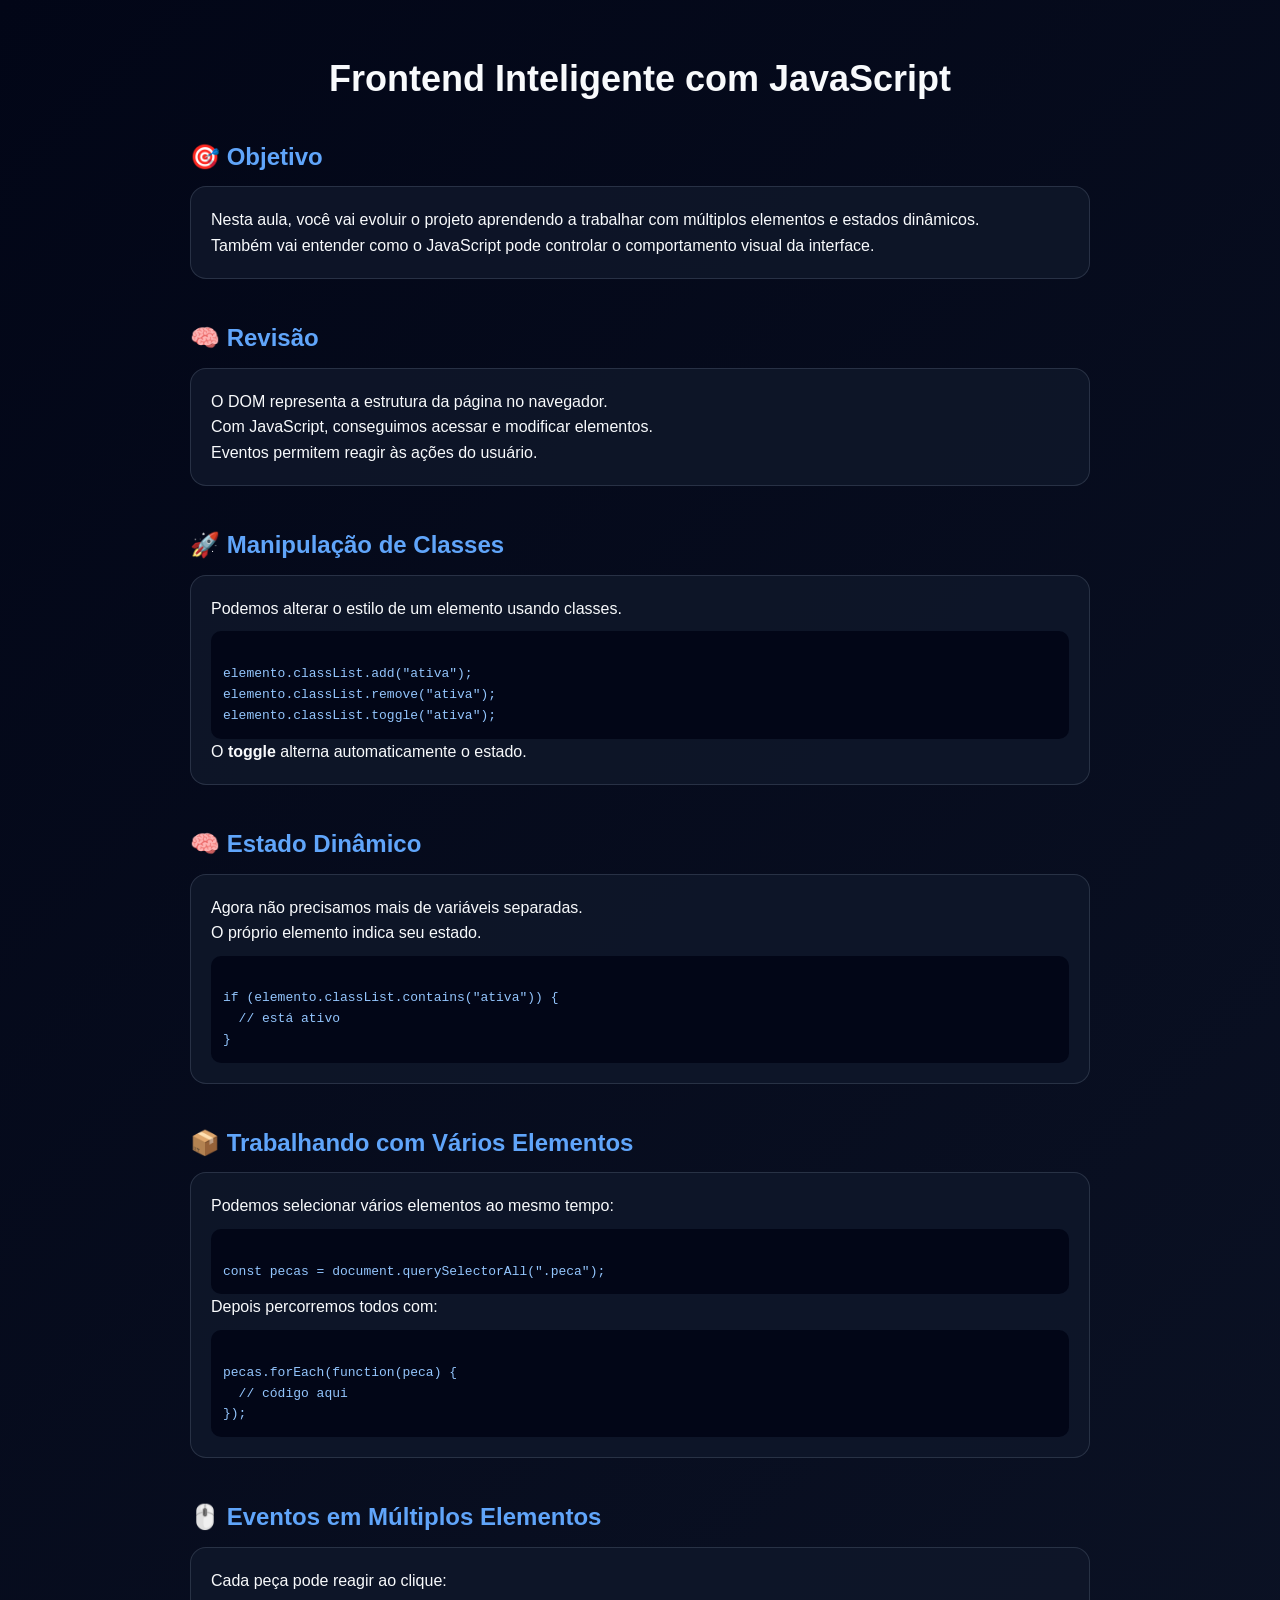
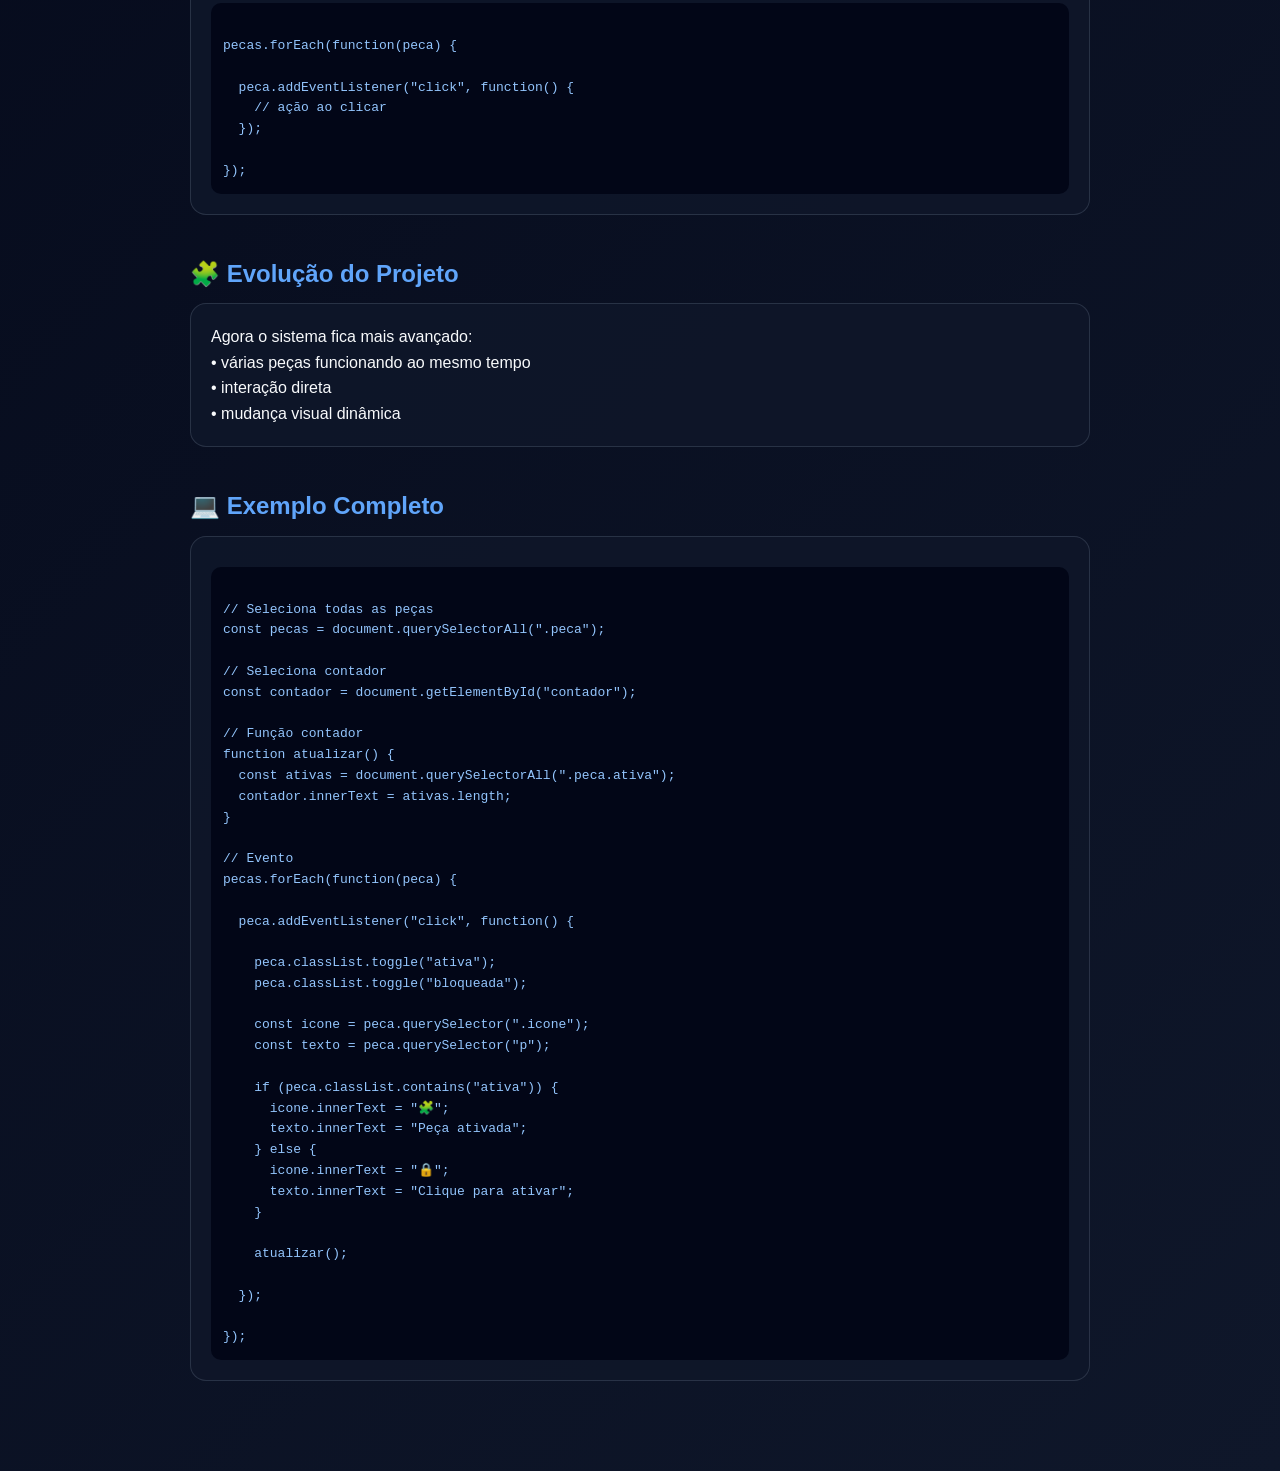
==== aula2.html @ da70dc8e "add projeto" ====
<!DOCTYPE html>
<html lang="pt-BR">
<head>
  <meta charset="UTF-8">
  <meta name="viewport" content="width=device-width, initial-scale=1.0">
  <title>Aula 2 - Frontend Inteligente</title>

  <link rel="stylesheet" href="css/aula.css">
</head>
<body>

  <main class="container">

    <h1>Frontend Inteligente com JavaScript</h1>

    <section>
      <h2>🎯 Objetivo</h2>
      <div class="card">
        <p>Nesta aula, você vai evoluir o projeto aprendendo a trabalhar com múltiplos elementos e estados dinâmicos.</p>
        <p>Também vai entender como o JavaScript pode controlar o comportamento visual da interface.</p>
      </div>
    </section>

    <section>
      <h2>🧠 Revisão</h2>
      <div class="card">
        <p>O DOM representa a estrutura da página no navegador.</p>
        <p>Com JavaScript, conseguimos acessar e modificar elementos.</p>
        <p>Eventos permitem reagir às ações do usuário.</p>
      </div>
    </section>

    <section>
      <h2>🚀 Manipulação de Classes</h2>
      <div class="card">
        <p>Podemos alterar o estilo de um elemento usando classes.</p>

<pre><code>
elemento.classList.add("ativa");
elemento.classList.remove("ativa");
elemento.classList.toggle("ativa");
</code></pre>

        <p>O <strong>toggle</strong> alterna automaticamente o estado.</p>
      </div>
    </section>

    <section>
      <h2>🧠 Estado Dinâmico</h2>
      <div class="card">
        <p>Agora não precisamos mais de variáveis separadas.</p>
        <p>O próprio elemento indica seu estado.</p>

<pre><code>
if (elemento.classList.contains("ativa")) {
  // está ativo
}
</code></pre>

      </div>
    </section>

    <section>
      <h2>📦 Trabalhando com Vários Elementos</h2>
      <div class="card">
        <p>Podemos selecionar vários elementos ao mesmo tempo:</p>

<pre><code>
const pecas = document.querySelectorAll(".peca");
</code></pre>

        <p>Depois percorremos todos com:</p>

<pre><code>
pecas.forEach(function(peca) {
  // código aqui
});
</code></pre>

      </div>
    </section>

    <section>
      <h2>🖱️ Eventos em Múltiplos Elementos</h2>
      <div class="card">
        <p>Cada peça pode reagir ao clique:</p>

<pre><code>
pecas.forEach(function(peca) {

  peca.addEventListener("click", function() {
    // ação ao clicar
  });

});
</code></pre>

      </div>
    </section>

    <section>
      <h2>🧩 Evolução do Projeto</h2>
      <div class="card">
        <p>Agora o sistema fica mais avançado:</p>
        <p>• várias peças funcionando ao mesmo tempo</p>
        <p>• interação direta</p>
        <p>• mudança visual dinâmica</p>
      </div>
    </section>

    <section>
      <h2>💻 Exemplo Completo</h2>
      <div class="card">

<pre><code>
// Seleciona todas as peças
const pecas = document.querySelectorAll(".peca");

// Seleciona contador
const contador = document.getElementById("contador");

// Função contador
function atualizar() {
  const ativas = document.querySelectorAll(".peca.ativa");
  contador.innerText = ativas.length;
}

// Evento
pecas.forEach(function(peca) {

  peca.addEventListener("click", function() {

    peca.classList.toggle("ativa");
    peca.classList.toggle("bloqueada");

    const icone = peca.querySelector(".icone");
    const texto = peca.querySelector("p");

    if (peca.classList.contains("ativa")) {
      icone.innerText = "🧩";
      texto.innerText = "Peça ativada";
    } else {
      icone.innerText = "🔒";
      texto.innerText = "Clique para ativar";
    }

    atualizar();

  });

});
</code></pre>

      </div>
    </section>

  </main>

</body>
</html>
---- css/aula.css ----
/* Reset básico */
* {
  margin: 0;
  padding: 0;
  box-sizing: border-box;
}

/* Corpo */
body {
  font-family: Arial, Helvetica, sans-serif;
  background: linear-gradient(135deg, #020617, #0f172a);
  color: #f8fafc;
  line-height: 1.6;
}

/* Container */
.container {
  width: 90%;
  max-width: 900px;
  margin: 0 auto;
  padding: 50px 0;
}

/* Títulos */
h1 {
  font-size: 36px;
  margin-bottom: 30px;
  text-align: center;
}

h2 {
  color: #60a5fa;
  margin-bottom: 10px;
}

/* Seções */
section {
  margin-bottom: 40px;
}

/* Card */
.card {
  background: rgba(15, 23, 42, 0.9);
  padding: 20px;
  border-radius: 16px;
  border: 1px solid rgba(148, 163, 184, 0.2);
}

/* Código */
pre {
  margin-top: 10px;
}

code {
  display: block;
  background: #020617;
  padding: 12px;
  border-radius: 10px;
  color: #93c5fd;
  overflow-x: auto;
}
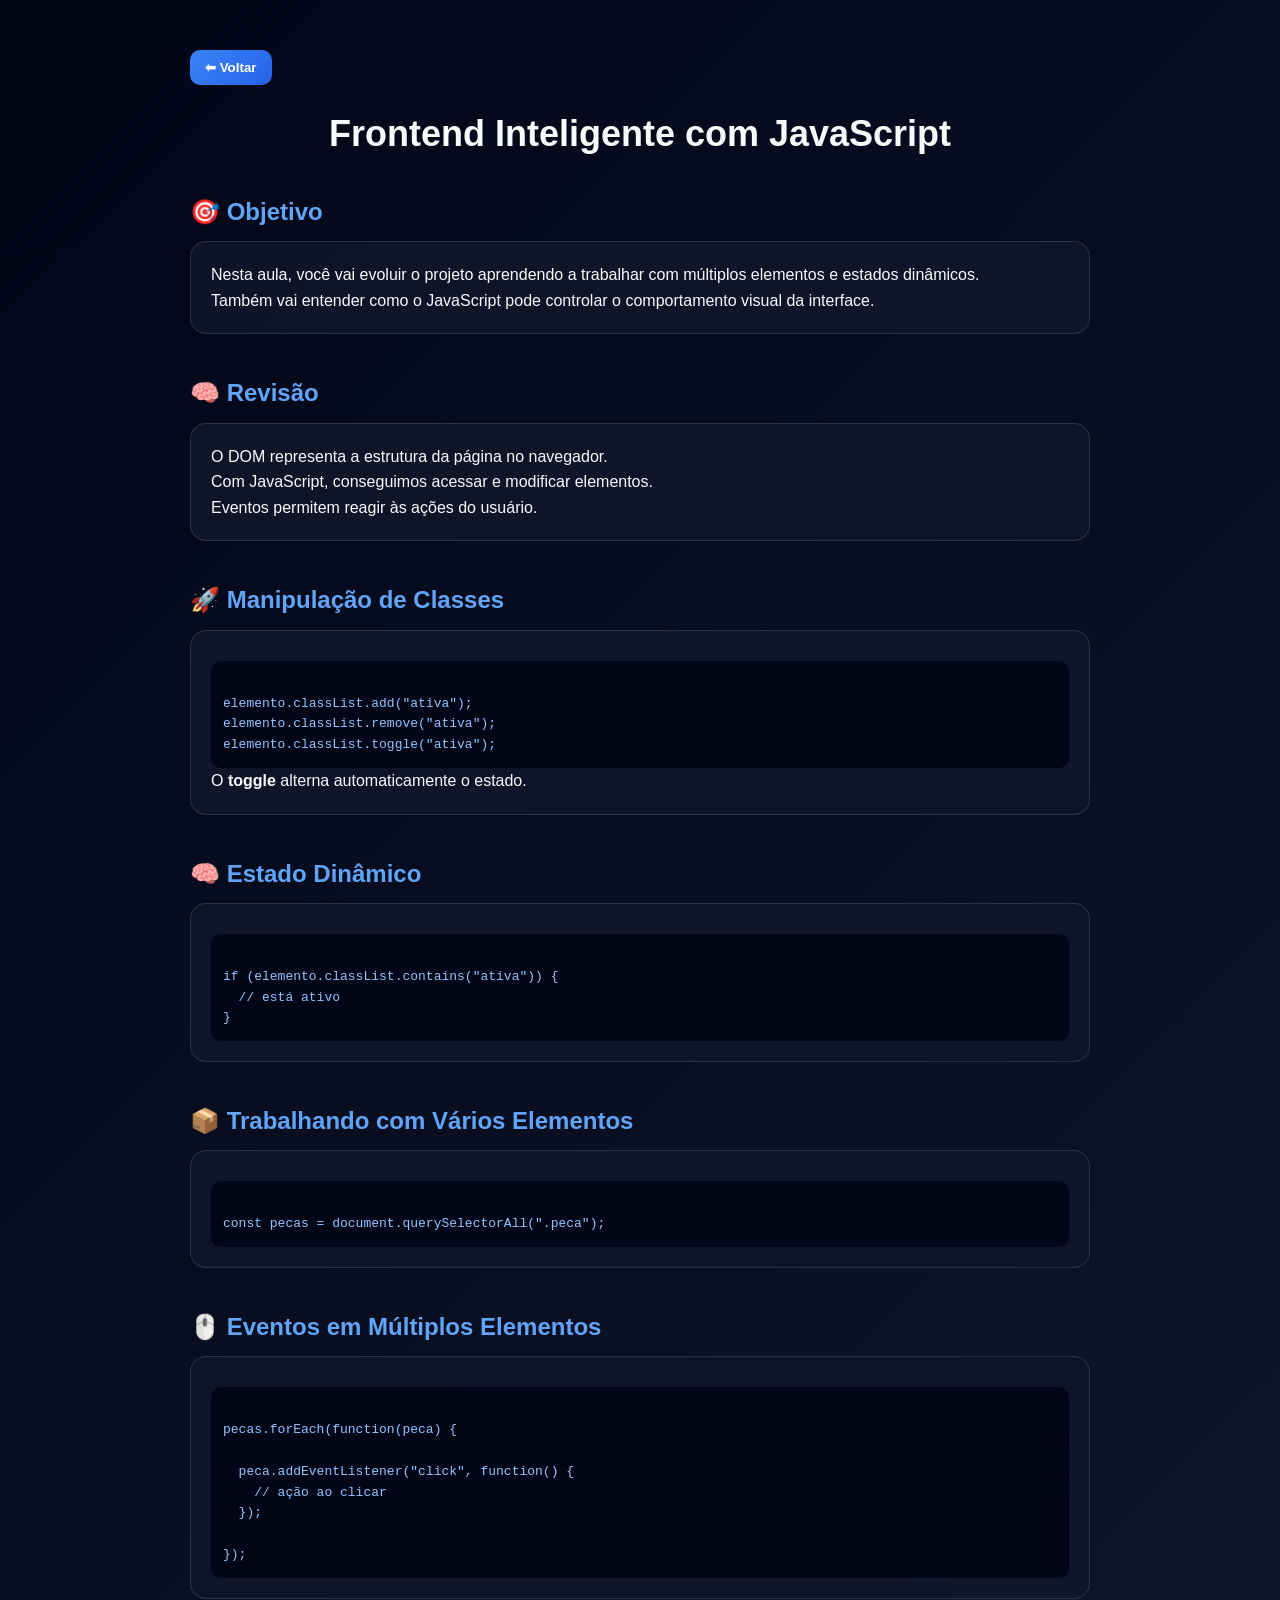
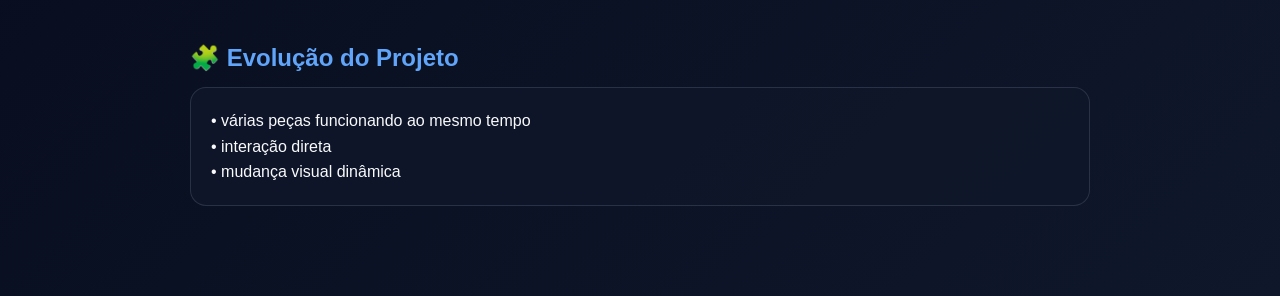
==== commit fed41818: "add projeto" ====
--- a/aula2.html
+++ b/aula2.html
@@ -10,6 +10,11 @@
 <body>
 
   <main class="container">
+
+    <!-- BOTÃO VOLTAR -->
+    <a href="index.html">
+      <button class="btn-voltar">⬅ Voltar</button>
+    </a>
 
     <h1>Frontend Inteligente com JavaScript</h1>
 
@@ -33,7 +38,6 @@
     <section>
       <h2>🚀 Manipulação de Classes</h2>
       <div class="card">
-        <p>Podemos alterar o estilo de um elemento usando classes.</p>
 
 <pre><code>
 elemento.classList.add("ativa");
@@ -48,8 +52,6 @@
     <section>
       <h2>🧠 Estado Dinâmico</h2>
       <div class="card">
-        <p>Agora não precisamos mais de variáveis separadas.</p>
-        <p>O próprio elemento indica seu estado.</p>
 
 <pre><code>
 if (elemento.classList.contains("ativa")) {
@@ -63,18 +65,9 @@
     <section>
       <h2>📦 Trabalhando com Vários Elementos</h2>
       <div class="card">
-        <p>Podemos selecionar vários elementos ao mesmo tempo:</p>
 
 <pre><code>
 const pecas = document.querySelectorAll(".peca");
-</code></pre>
-
-        <p>Depois percorremos todos com:</p>
-
-<pre><code>
-pecas.forEach(function(peca) {
-  // código aqui
-});
 </code></pre>
 
       </div>
@@ -83,7 +76,6 @@
     <section>
       <h2>🖱️ Eventos em Múltiplos Elementos</h2>
       <div class="card">
-        <p>Cada peça pode reagir ao clique:</p>
 
 <pre><code>
 pecas.forEach(function(peca) {
@@ -101,56 +93,9 @@
     <section>
       <h2>🧩 Evolução do Projeto</h2>
       <div class="card">
-        <p>Agora o sistema fica mais avançado:</p>
         <p>• várias peças funcionando ao mesmo tempo</p>
         <p>• interação direta</p>
         <p>• mudança visual dinâmica</p>
-      </div>
-    </section>
-
-    <section>
-      <h2>💻 Exemplo Completo</h2>
-      <div class="card">
-
-<pre><code>
-// Seleciona todas as peças
-const pecas = document.querySelectorAll(".peca");
-
-// Seleciona contador
-const contador = document.getElementById("contador");
-
-// Função contador
-function atualizar() {
-  const ativas = document.querySelectorAll(".peca.ativa");
-  contador.innerText = ativas.length;
-}
-
-// Evento
-pecas.forEach(function(peca) {
-
-  peca.addEventListener("click", function() {
-
-    peca.classList.toggle("ativa");
-    peca.classList.toggle("bloqueada");
-
-    const icone = peca.querySelector(".icone");
-    const texto = peca.querySelector("p");
-
-    if (peca.classList.contains("ativa")) {
-      icone.innerText = "🧩";
-      texto.innerText = "Peça ativada";
-    } else {
-      icone.innerText = "🔒";
-      texto.innerText = "Clique para ativar";
-    }
-
-    atualizar();
-
-  });
-
-});
-</code></pre>
-
       </div>
     </section>
 
--- a/css/aula.css
+++ b/css/aula.css
@@ -58,4 +58,25 @@
   border-radius: 10px;
   color: #93c5fd;
   overflow-x: auto;
+}
+
+/* ========================= */
+/* BOTÃO VOLTAR (ADICIONADO) */
+/* ========================= */
+
+.btn-voltar {
+  margin-bottom: 20px;
+  padding: 10px 15px;
+  border: none;
+  border-radius: 10px;
+  background: linear-gradient(135deg, #3b82f6, #2563eb);
+  color: white;
+  font-weight: bold;
+  cursor: pointer;
+  transition: 0.3s;
+}
+
+.btn-voltar:hover {
+  transform: translateY(-2px);
+  box-shadow: 0 8px 20px rgba(59, 130, 246, 0.4);
 }
